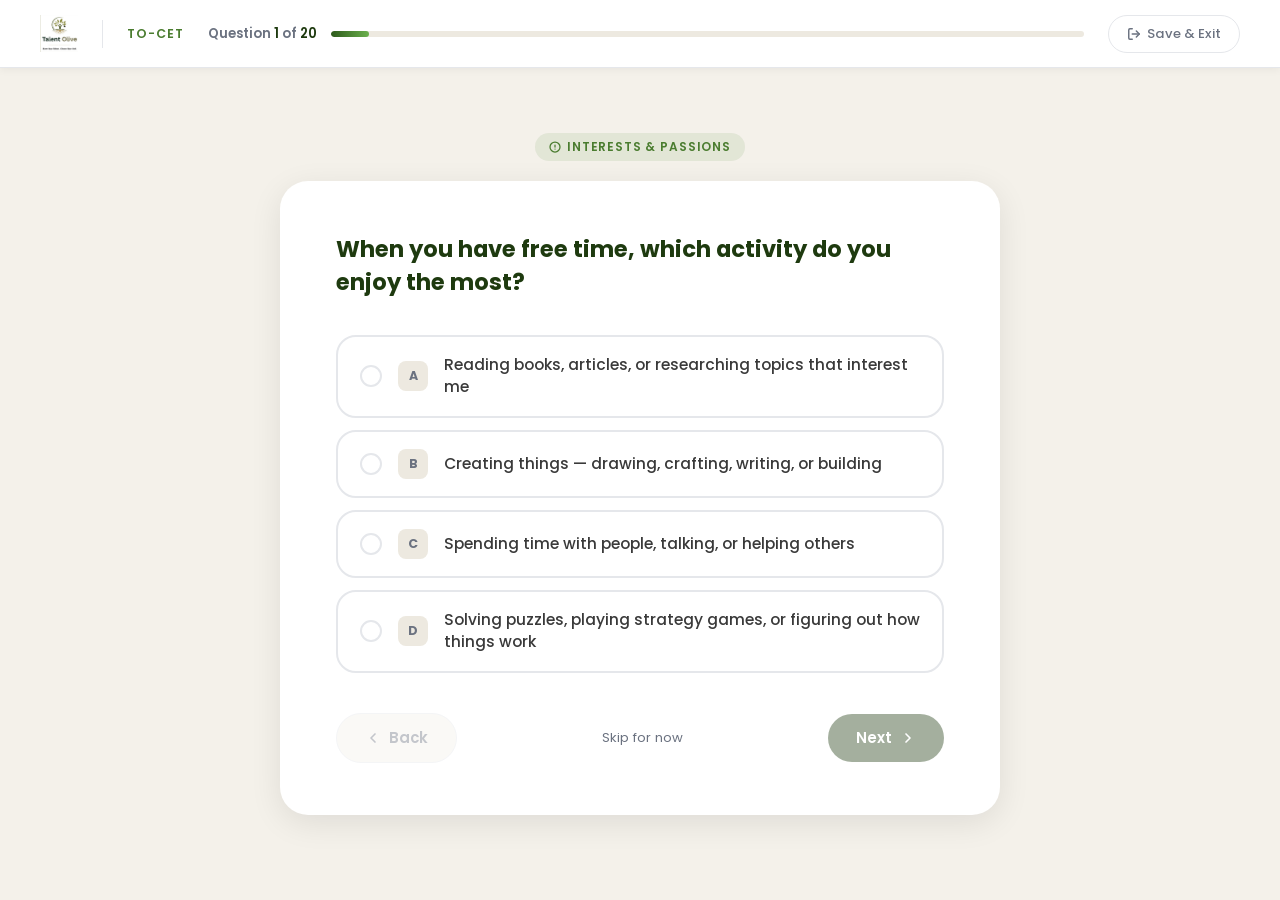
==== assessment.html @ 5e2acdb4 "Initial commit — Talent Olive full website Landing page with animated sections, 5-step auth/onboardi" ====
<!DOCTYPE html>
<html lang="en">
<head>
  <meta charset="UTF-8" />
  <meta name="viewport" content="width=device-width, initial-scale=1.0" />
  <title>TO-CET Assessment — Talent Olive</title>
  <link rel="preconnect" href="https://fonts.googleapis.com" />
  <link rel="preconnect" href="https://fonts.gstatic.com" crossorigin />
  <link href="https://fonts.googleapis.com/css2?family=Poppins:wght@300;400;500;600;700;800&display=swap" rel="stylesheet" />
  <style>
    *, *::before, *::after { box-sizing: border-box; margin: 0; padding: 0; }

    :root {
      --olive-dark: #1e3a0f;
      --olive-mid: #2d5a1b;
      --olive-light: #4a7c2f;
      --olive-pale: #6ab04c;
      --amber: #d4820a;
      --amber-light: #f0a030;
      --cream: #f4f1ea;
      --cream-mid: #ede9e0;
      --white: #ffffff;
      --text-dark: #1a1a1a;
      --text-mid: #3a3a3a;
      --text-muted: #6b7280;
      --border: #e5e7eb;
      --success: #16a34a;
      --shadow-sm: 0 2px 8px rgba(0,0,0,0.05);
      --shadow-md: 0 8px 32px rgba(0,0,0,0.09);
      --radius-sm: 8px;
      --radius-md: 14px;
      --radius-lg: 20px;
      --radius-xl: 28px;
      --radius-full: 9999px;
    }

    body {
      font-family: 'Poppins', sans-serif;
      background: var(--cream);
      color: var(--text-dark);
      min-height: 100vh;
      display: flex;
      flex-direction: column;
    }

    /* ===== HEADER ===== */
    .assessment-header {
      background: var(--white);
      border-bottom: 1px solid var(--border);
      padding: 0 40px;
      height: 68px;
      display: flex;
      align-items: center;
      gap: 24px;
      position: sticky;
      top: 0;
      z-index: 100;
      box-shadow: var(--shadow-sm);
    }

    .header-logo {
      display: flex;
      align-items: center;
      gap: 10px;
      text-decoration: none;
      flex-shrink: 0;
    }

    .header-logo-img {
      height: 38px;
      width: auto;
      object-fit: contain;
    }

    .header-divider {
      width: 1px;
      height: 28px;
      background: var(--border);
      flex-shrink: 0;
    }

    .header-label {
      font-size: 0.78rem;
      font-weight: 600;
      text-transform: uppercase;
      letter-spacing: 0.08em;
      color: var(--olive-light);
      flex-shrink: 0;
    }

    .header-progress-area {
      flex: 1;
      display: flex;
      align-items: center;
      gap: 14px;
    }

    .q-counter {
      font-size: 0.82rem;
      font-weight: 600;
      color: var(--text-muted);
      white-space: nowrap;
      flex-shrink: 0;
    }

    .q-counter span {
      color: var(--olive-dark);
    }

    .header-bar-wrap {
      flex: 1;
      height: 6px;
      background: var(--cream-mid);
      border-radius: var(--radius-full);
      overflow: hidden;
    }

    .header-bar-fill {
      height: 100%;
      background: linear-gradient(90deg, var(--olive-mid), var(--olive-pale));
      border-radius: var(--radius-full);
      transition: width 0.5s cubic-bezier(0.4, 0, 0.2, 1);
      width: 5%;
    }

    .btn-exit {
      flex-shrink: 0;
      display: flex;
      align-items: center;
      gap: 6px;
      padding: 8px 18px;
      border: 1.5px solid var(--border);
      border-radius: var(--radius-full);
      background: var(--white);
      color: var(--text-muted);
      font-family: 'Poppins', sans-serif;
      font-size: 0.82rem;
      font-weight: 500;
      cursor: pointer;
      transition: all 0.2s;
    }

    .btn-exit:hover {
      border-color: var(--olive-light);
      color: var(--olive-dark);
      background: var(--cream);
    }

    /* ===== MAIN CONTENT ===== */
    .assessment-main {
      flex: 1;
      display: flex;
      flex-direction: column;
      align-items: center;
      justify-content: center;
      padding: 40px 24px 60px;
    }

    /* ===== SECTION CHIP ===== */
    .section-chip {
      display: inline-flex;
      align-items: center;
      gap: 6px;
      background: rgba(74, 124, 47, 0.1);
      color: var(--olive-light);
      font-size: 0.75rem;
      font-weight: 600;
      text-transform: uppercase;
      letter-spacing: 0.07em;
      padding: 5px 14px;
      border-radius: var(--radius-full);
      margin-bottom: 20px;
      transition: opacity 0.3s;
    }

    /* ===== QUESTION CARD ===== */
    .question-card {
      background: var(--white);
      border-radius: var(--radius-xl);
      box-shadow: var(--shadow-md);
      width: 100%;
      max-width: 720px;
      padding: 52px 56px;
      animation: cardIn 0.4s cubic-bezier(0.4, 0, 0.2, 1);
    }

    @keyframes cardIn {
      from { opacity: 0; transform: translateY(18px); }
      to   { opacity: 1; transform: translateY(0); }
    }

    .question-text {
      font-size: 1.42rem;
      font-weight: 700;
      line-height: 1.45;
      color: var(--olive-dark);
      margin-bottom: 36px;
    }

    /* ===== OPTIONS ===== */
    .options-grid {
      display: flex;
      flex-direction: column;
      gap: 12px;
      margin-bottom: 40px;
    }

    .option-card {
      display: flex;
      align-items: center;
      gap: 16px;
      padding: 17px 22px;
      border: 2px solid var(--border);
      border-radius: var(--radius-lg);
      background: var(--white);
      cursor: pointer;
      transition: all 0.2s cubic-bezier(0.4, 0, 0.2, 1);
      text-align: left;
      font-family: 'Poppins', sans-serif;
    }

    .option-card:hover {
      border-color: var(--olive-pale);
      background: rgba(74, 124, 47, 0.04);
      transform: translateX(4px);
    }

    .option-card.selected {
      border-color: var(--olive-mid);
      background: rgba(45, 90, 27, 0.06);
    }

    .option-card.selected .option-radio {
      background: var(--olive-mid);
      border-color: var(--olive-mid);
    }

    .option-card.selected .option-radio::after {
      opacity: 1;
    }

    .option-radio {
      width: 22px;
      height: 22px;
      border-radius: 50%;
      border: 2px solid var(--border);
      flex-shrink: 0;
      position: relative;
      transition: all 0.2s;
    }

    .option-radio::after {
      content: '';
      position: absolute;
      inset: 4px;
      border-radius: 50%;
      background: var(--white);
      opacity: 0;
      transition: opacity 0.15s;
    }

    .option-letter {
      width: 30px;
      height: 30px;
      border-radius: var(--radius-sm);
      background: var(--cream-mid);
      display: flex;
      align-items: center;
      justify-content: center;
      font-size: 0.78rem;
      font-weight: 700;
      color: var(--text-muted);
      flex-shrink: 0;
      transition: all 0.2s;
    }

    .option-card.selected .option-letter {
      background: var(--olive-dark);
      color: var(--white);
    }

    .option-label {
      font-size: 0.97rem;
      font-weight: 500;
      color: var(--text-mid);
      line-height: 1.45;
    }

    /* ===== NAV BUTTONS ===== */
    .nav-row {
      display: flex;
      align-items: center;
      justify-content: space-between;
    }

    .btn-nav {
      display: flex;
      align-items: center;
      gap: 8px;
      padding: 13px 28px;
      border-radius: var(--radius-full);
      font-family: 'Poppins', sans-serif;
      font-size: 0.93rem;
      font-weight: 600;
      cursor: pointer;
      transition: all 0.2s;
      border: none;
    }

    .btn-back {
      background: var(--cream);
      color: var(--text-muted);
      border: 1.5px solid var(--border);
    }

    .btn-back:hover:not(:disabled) {
      background: var(--cream-mid);
      color: var(--text-dark);
    }

    .btn-back:disabled {
      opacity: 0.4;
      cursor: not-allowed;
    }

    .btn-next {
      background: var(--olive-dark);
      color: var(--white);
    }

    .btn-next:hover:not(:disabled) {
      background: var(--olive-mid);
      transform: translateY(-1px);
      box-shadow: 0 6px 20px rgba(30, 58, 15, 0.3);
    }

    .btn-next:disabled {
      opacity: 0.4;
      cursor: not-allowed;
    }

    .btn-next.finish {
      background: linear-gradient(135deg, var(--olive-dark), var(--olive-mid));
    }

    .skip-link {
      font-size: 0.82rem;
      color: var(--text-muted);
      text-decoration: none;
      cursor: pointer;
      transition: color 0.2s;
      background: none;
      border: none;
      font-family: 'Poppins', sans-serif;
    }

    .skip-link:hover { color: var(--olive-light); }

    /* ===== COMPLETION SCREEN ===== */
    .completion-screen {
      display: none;
      flex-direction: column;
      align-items: center;
      text-align: center;
      max-width: 540px;
      width: 100%;
      animation: cardIn 0.5s cubic-bezier(0.4, 0, 0.2, 1);
    }

    .completion-screen.visible { display: flex; }

    .completion-icon {
      width: 88px;
      height: 88px;
      background: linear-gradient(135deg, var(--success), #22c55e);
      border-radius: 50%;
      display: flex;
      align-items: center;
      justify-content: center;
      margin-bottom: 28px;
      animation: popIn 0.5s cubic-bezier(0.34, 1.56, 0.64, 1);
    }

    @keyframes popIn {
      from { transform: scale(0); opacity: 0; }
      to   { transform: scale(1); opacity: 1; }
    }

    .completion-title {
      font-size: 2rem;
      font-weight: 800;
      color: var(--olive-dark);
      margin-bottom: 12px;
    }

    .completion-sub {
      font-size: 1rem;
      color: var(--text-muted);
      line-height: 1.6;
      margin-bottom: 36px;
    }

    .completion-card {
      background: var(--white);
      border-radius: var(--radius-xl);
      box-shadow: var(--shadow-md);
      padding: 32px 40px;
      width: 100%;
      margin-bottom: 28px;
    }

    .completion-stats {
      display: grid;
      grid-template-columns: repeat(3, 1fr);
      gap: 1px;
      background: var(--border);
      border-radius: var(--radius-md);
      overflow: hidden;
      margin-bottom: 28px;
    }

    .stat-cell {
      background: var(--white);
      padding: 20px 16px;
      text-align: center;
    }

    .stat-num {
      font-size: 1.6rem;
      font-weight: 800;
      color: var(--olive-dark);
    }

    .stat-label {
      font-size: 0.75rem;
      color: var(--text-muted);
      margin-top: 2px;
    }

    .btn-report {
      width: 100%;
      padding: 16px;
      background: var(--olive-dark);
      color: var(--white);
      border: none;
      border-radius: var(--radius-full);
      font-family: 'Poppins', sans-serif;
      font-size: 1rem;
      font-weight: 700;
      cursor: pointer;
      transition: all 0.2s;
    }

    .btn-report:hover {
      background: var(--olive-mid);
      transform: translateY(-2px);
      box-shadow: 0 8px 24px rgba(30,58,15,0.3);
    }

    /* ===== SAVE & EXIT MODAL ===== */
    .modal-overlay {
      position: fixed;
      inset: 0;
      background: rgba(0,0,0,0.5);
      z-index: 200;
      display: flex;
      align-items: center;
      justify-content: center;
      opacity: 0;
      pointer-events: none;
      transition: opacity 0.25s;
    }

    .modal-overlay.open {
      opacity: 1;
      pointer-events: all;
    }

    .modal-box {
      background: var(--white);
      border-radius: var(--radius-xl);
      padding: 40px;
      max-width: 420px;
      width: 90%;
      text-align: center;
      transform: scale(0.92);
      transition: transform 0.25s cubic-bezier(0.34, 1.56, 0.64, 1);
    }

    .modal-overlay.open .modal-box { transform: scale(1); }

    .modal-icon {
      font-size: 2.8rem;
      margin-bottom: 16px;
    }

    .modal-title {
      font-size: 1.25rem;
      font-weight: 700;
      color: var(--olive-dark);
      margin-bottom: 8px;
    }

    .modal-body {
      font-size: 0.9rem;
      color: var(--text-muted);
      line-height: 1.6;
      margin-bottom: 28px;
    }

    .modal-actions {
      display: flex;
      gap: 12px;
    }

    .btn-modal {
      flex: 1;
      padding: 12px;
      border-radius: var(--radius-full);
      font-family: 'Poppins', sans-serif;
      font-size: 0.9rem;
      font-weight: 600;
      cursor: pointer;
      transition: all 0.2s;
      border: none;
    }

    .btn-modal-cancel {
      background: var(--cream);
      color: var(--text-muted);
      border: 1.5px solid var(--border);
    }

    .btn-modal-cancel:hover { background: var(--cream-mid); }

    .btn-modal-exit {
      background: #dc2626;
      color: var(--white);
    }

    .btn-modal-exit:hover {
      background: #b91c1c;
      transform: translateY(-1px);
    }

    /* ===== RESPONSIVE ===== */
    @media (max-width: 680px) {
      .assessment-header { padding: 0 20px; gap: 12px; }
      .header-label { display: none; }
      .header-divider { display: none; }
      .question-card { padding: 32px 24px; }
      .question-text { font-size: 1.18rem; }
      .completion-stats { grid-template-columns: repeat(3, 1fr); }
      .completion-card { padding: 24px 20px; }
    }
  </style>
</head>
<body>

  <!-- ===== HEADER ===== -->
  <header class="assessment-header">
    <a href="index.html" class="header-logo">
      <img src="img-logo.jpeg" alt="Talent Olive" class="header-logo-img" />
    </a>
    <div class="header-divider"></div>
    <span class="header-label">TO-CET</span>

    <div class="header-progress-area">
      <span class="q-counter">Question <span id="q-current">1</span> of <span id="q-total">20</span></span>
      <div class="header-bar-wrap">
        <div class="header-bar-fill" id="progress-bar"></div>
      </div>
    </div>

    <button class="btn-exit" onclick="openExitModal()">
      <svg width="14" height="14" viewBox="0 0 24 24" fill="none" stroke="currentColor" stroke-width="2.5" stroke-linecap="round" stroke-linejoin="round">
        <path d="M9 21H5a2 2 0 0 1-2-2V5a2 2 0 0 1 2-2h4"/><polyline points="16 17 21 12 16 7"/><line x1="21" y1="12" x2="9" y2="12"/>
      </svg>
      Save & Exit
    </button>
  </header>

  <!-- ===== MAIN ===== -->
  <main class="assessment-main">

    <!-- Active question view -->
    <div id="question-view" style="width:100%;display:flex;flex-direction:column;align-items:center;">
      <div class="section-chip" id="section-chip">
        <svg width="12" height="12" viewBox="0 0 24 24" fill="none" stroke="currentColor" stroke-width="2.5" stroke-linecap="round" stroke-linejoin="round"><circle cx="12" cy="12" r="10"/><line x1="12" y1="8" x2="12" y2="12"/><line x1="12" y1="16" x2="12.01" y2="16"/></svg>
        <span id="section-name">Interests & Passions</span>
      </div>

      <div class="question-card">
        <p class="question-text" id="question-text">Loading...</p>

        <div class="options-grid" id="options-grid"></div>

        <div class="nav-row">
          <button class="btn-nav btn-back" id="btn-back" onclick="goBack()" disabled>
            <svg width="16" height="16" viewBox="0 0 24 24" fill="none" stroke="currentColor" stroke-width="2.5" stroke-linecap="round" stroke-linejoin="round"><polyline points="15 18 9 12 15 6"/></svg>
            Back
          </button>

          <button class="skip-link" onclick="skipQuestion()">Skip for now</button>

          <button class="btn-nav btn-next" id="btn-next" onclick="goNext()" disabled>
            Next
            <svg width="16" height="16" viewBox="0 0 24 24" fill="none" stroke="currentColor" stroke-width="2.5" stroke-linecap="round" stroke-linejoin="round"><polyline points="9 18 15 12 9 6"/></svg>
          </button>
        </div>
      </div>
    </div>

    <!-- Completion screen -->
    <div class="completion-screen" id="completion-screen">
      <div class="completion-icon">
        <svg width="44" height="44" viewBox="0 0 24 24" fill="none" stroke="white" stroke-width="2.5" stroke-linecap="round" stroke-linejoin="round"><polyline points="20 6 9 17 4 12"/></svg>
      </div>
      <h1 class="completion-title">Assessment Complete!</h1>
      <p class="completion-sub">You've answered all 20 questions. Your personalised career report is being generated — it will be ready in a few minutes.</p>

      <div class="completion-card">
        <div class="completion-stats">
          <div class="stat-cell">
            <div class="stat-num">20</div>
            <div class="stat-label">Questions Answered</div>
          </div>
          <div class="stat-cell">
            <div class="stat-num" id="stat-time">—</div>
            <div class="stat-label">Minutes Taken</div>
          </div>
          <div class="stat-cell">
            <div class="stat-num">5</div>
            <div class="stat-label">Dimensions Mapped</div>
          </div>
        </div>
        <button class="btn-report" onclick="viewReport()">
          View My Career Report &nbsp;→
        </button>
      </div>

      <p style="font-size:0.8rem;color:var(--text-muted);">Your answers have been securely saved. You can close this tab.</p>
    </div>

  </main>

  <!-- ===== SAVE & EXIT MODAL ===== -->
  <div class="modal-overlay" id="exit-modal">
    <div class="modal-box">
      <div class="modal-icon">💾</div>
      <h3 class="modal-title">Save your progress?</h3>
      <p class="modal-body">Your answers so far will be saved. You can resume from where you left off when you come back.</p>
      <div class="modal-actions">
        <button class="btn-modal btn-modal-cancel" onclick="closeExitModal()">Keep Going</button>
        <button class="btn-modal btn-modal-exit" onclick="saveAndExit()">Save & Exit</button>
      </div>
    </div>
  </div>

  <script>
    // ===== QUESTION BANK =====
    const QUESTIONS = [
      // Section 1 — Interests & Passions
      {
        section: 'Interests & Passions',
        text: 'When you have free time, which activity do you enjoy the most?',
        options: [
          'Reading books, articles, or researching topics that interest me',
          'Creating things — drawing, crafting, writing, or building',
          'Spending time with people, talking, or helping others',
          'Solving puzzles, playing strategy games, or figuring out how things work',
        ]
      },
      {
        section: 'Interests & Passions',
        text: 'If you could spend a full day doing anything without any restrictions, you would:',
        options: [
          'Visit a science museum, planetarium, or technology expo',
          'Attend a music concert, art exhibition, or theatre performance',
          'Volunteer for a social cause or community project',
          'Participate in a debate, quiz competition, or coding hackathon',
        ]
      },
      {
        section: 'Interests & Passions',
        text: 'Which school subject makes you feel most alive and engaged?',
        options: [
          'Science — Biology, Chemistry, or Physics',
          'Humanities — History, Languages, or Social Studies',
          'Arts — Music, Visual Art, or Drama',
          'Mathematics or Computer Science',
        ]
      },
      {
        section: 'Interests & Passions',
        text: 'When you watch a movie or read a story, what interests you most?',
        options: [
          'The plot twists and how the mystery unfolds',
          'The emotions and relationships between characters',
          'The visual effects, costumes, and artistic details',
          'The science, technology, or world-building behind the story',
        ]
      },
      // Section 2 — Strengths & Skills
      {
        section: 'Strengths & Skills',
        text: 'Friends and classmates often come to you when they need:',
        options: [
          'Help understanding a difficult concept or explaining something clearly',
          'Someone to listen, support, or give emotional advice',
          'Creative ideas for a project, event, or activity',
          'A solution to a technical or logical problem',
        ]
      },
      {
        section: 'Strengths & Skills',
        text: 'In a group project, which role do you naturally take on?',
        options: [
          'The researcher — gathering information and facts',
          'The leader — organising the team and making sure everyone is on track',
          'The creator — designing the visuals, writing the content, or building the prototype',
          'The analyst — reviewing the work, spotting errors, and improving quality',
        ]
      },
      {
        section: 'Strengths & Skills',
        text: 'Which type of task do you complete most confidently?',
        options: [
          'Writing an essay or report about a topic',
          'Presenting or performing in front of an audience',
          'Solving a set of maths or logic problems',
          'Designing a poster, video, or creative project',
        ]
      },
      {
        section: 'Strengths & Skills',
        text: 'When you make a mistake, your first instinct is to:',
        options: [
          'Analyse what went wrong and find the root cause',
          'Ask someone more experienced for guidance',
          'Try a completely different approach right away',
          'Review and improve the process to prevent it happening again',
        ]
      },
      // Section 3 — Learning Style
      {
        section: 'Learning Style',
        text: 'You understand and remember things best when:',
        options: [
          'You read about it carefully and take detailed notes',
          'Someone explains it to you in a conversation or lecture',
          'You watch a video, diagram, or visual demonstration',
          'You try it yourself with hands-on practice or experiments',
        ]
      },
      {
        section: 'Learning Style',
        text: 'When learning something new, you prefer assignments that:',
        options: [
          'Have clear, step-by-step instructions to follow',
          'Allow creative freedom to express your own ideas',
          'Involve real-world problems to solve',
          'Require deep research and independent exploration',
        ]
      },
      {
        section: 'Learning Style',
        text: 'How do you prefer to work on challenging tasks?',
        options: [
          'Alone, so I can think deeply without distractions',
          'With a partner — two heads are better than one',
          'In a small group where everyone contributes ideas',
          'With guidance from a mentor or teacher nearby',
        ]
      },
      {
        section: 'Learning Style',
        text: 'If you could design your ideal classroom, it would have:',
        options: [
          'Lots of books, articles, and access to research databases',
          'Labs, tools, and equipment for hands-on experiments',
          'Open spaces for discussion, debate, and presentations',
          'Technology, screens, and digital creative tools',
        ]
      },
      // Section 4 — Work & Career Values
      {
        section: 'Work & Career Values',
        text: 'Which is most important to you in a future career?',
        options: [
          'Making a meaningful difference in people\'s lives',
          'Earning a high income and financial security',
          'Doing creative and original work every day',
          'Constantly learning new things and growing intellectually',
        ]
      },
      {
        section: 'Work & Career Values',
        text: 'Imagine your future work environment. You would thrive best:',
        options: [
          'In an office or research setting, focused on analysis and strategy',
          'Outdoors or in the field, actively doing and experiencing things',
          'In a studio or lab, creating or experimenting',
          'In schools, hospitals, or community spaces, working directly with people',
        ]
      },
      {
        section: 'Work & Career Values',
        text: 'Which career goal resonates with you most?',
        options: [
          'Invent or build something that changes how the world works',
          'Lead an organisation or start my own business',
          'Help, heal, or educate other people',
          'Create art, stories, or performances that move people',
        ]
      },
      {
        section: 'Work & Career Values',
        text: 'How do you feel about routine and structure in your daily work?',
        options: [
          'I love routine — predictability helps me perform at my best',
          'I prefer a mix — some structure but room for flexibility',
          'I prefer variety — no two days should look the same',
          'I need complete freedom to organise my own time and tasks',
        ]
      },
      // Section 5 — Career Inclinations
      {
        section: 'Career Inclinations',
        text: 'Which field sounds most exciting to explore as a career?',
        options: [
          'Science, Technology, Engineering, or Mathematics (STEM)',
          'Medicine, Health, or Life Sciences',
          'Business, Finance, Law, or Entrepreneurship',
          'Arts, Media, Design, or Communication',
        ]
      },
      {
        section: 'Career Inclinations',
        text: 'You read an inspiring news story about someone your age. They are:',
        options: [
          'Developing an AI app that helps farmers predict crop yields',
          'Founding a non-profit that provides free education in rural areas',
          'Winning a national debate championship and planning to study law',
          'Releasing their first music album and performing at a major event',
        ]
      },
      {
        section: 'Career Inclinations',
        text: 'When you imagine yourself at age 30, you see yourself:',
        options: [
          'In a lab, hospital, or research centre making scientific breakthroughs',
          'Running my own company or leading a team at a major organisation',
          'Teaching, counselling, or working in public service',
          'Travelling the world as a journalist, artist, or explorer',
        ]
      },
      {
        section: 'Career Inclinations',
        text: 'The legacy you most want to leave behind is:',
        options: [
          'A discovery or invention that advanced human knowledge',
          'A business or institution that created opportunities for thousands',
          'A community or movement that made the world fairer and kinder',
          'A body of art, writing, or culture that people cherish for generations',
        ]
      },
    ];

    const TOTAL = QUESTIONS.length;
    let currentIndex = 0;
    let answers = new Array(TOTAL).fill(null);
    let startTime = Date.now();

    // ===== RENDER =====
    function render() {
      if (currentIndex >= TOTAL) {
        showCompletion();
        return;
      }

      const q = QUESTIONS[currentIndex];
      document.getElementById('q-current').textContent = currentIndex + 1;
      document.getElementById('q-total').textContent = TOTAL;
      document.getElementById('section-name').textContent = q.section;
      document.getElementById('question-text').textContent = q.text;

      const progress = ((currentIndex) / TOTAL) * 100;
      document.getElementById('progress-bar').style.width = Math.max(5, progress) + '%';

      const grid = document.getElementById('options-grid');
      grid.innerHTML = '';

      const letters = ['A', 'B', 'C', 'D'];
      q.options.forEach((opt, i) => {
        const card = document.createElement('button');
        card.className = 'option-card' + (answers[currentIndex] === i ? ' selected' : '');
        card.innerHTML = `
          <div class="option-radio"></div>
          <div class="option-letter">${letters[i]}</div>
          <span class="option-label">${opt}</span>
        `;
        card.addEventListener('click', () => selectOption(i));
        grid.appendChild(card);
      });

      document.getElementById('btn-back').disabled = currentIndex === 0;
      document.getElementById('btn-next').disabled = answers[currentIndex] === null;

      const isLast = currentIndex === TOTAL - 1;
      const nextBtn = document.getElementById('btn-next');
      nextBtn.innerHTML = isLast
        ? `Finish &nbsp;<svg width="16" height="16" viewBox="0 0 24 24" fill="none" stroke="currentColor" stroke-width="2.5" stroke-linecap="round" stroke-linejoin="round"><polyline points="20 6 9 17 4 12"/></svg>`
        : `Next <svg width="16" height="16" viewBox="0 0 24 24" fill="none" stroke="currentColor" stroke-width="2.5" stroke-linecap="round" stroke-linejoin="round"><polyline points="9 18 15 12 9 6"/></svg>`;
      nextBtn.className = 'btn-nav btn-next' + (isLast ? ' finish' : '');
    }

    function selectOption(index) {
      answers[currentIndex] = index;
      document.querySelectorAll('.option-card').forEach((card, i) => {
        card.classList.toggle('selected', i === index);
      });
      document.getElementById('btn-next').disabled = false;
    }

    function goBack() {
      if (currentIndex > 0) {
        currentIndex--;
        animateCard(() => render());
      }
    }

    function goNext() {
      if (answers[currentIndex] === null) return;
      if (currentIndex < TOTAL - 1) {
        currentIndex++;
        animateCard(() => render());
      } else {
        showCompletion();
      }
    }

    function skipQuestion() {
      if (currentIndex < TOTAL - 1) {
        currentIndex++;
        animateCard(() => render());
      }
    }

    function animateCard(callback) {
      const card = document.querySelector('.question-card');
      if (!card) { callback(); return; }
      card.style.transition = 'opacity 0.18s, transform 0.18s';
      card.style.opacity = '0';
      card.style.transform = 'translateY(-10px)';
      setTimeout(() => {
        callback();
        card.style.opacity = '';
        card.style.transform = '';
        card.style.transition = '';
        // Re-trigger animation
        card.classList.remove('animated');
        void card.offsetWidth;
        card.style.animation = 'cardIn 0.35s cubic-bezier(0.4, 0, 0.2, 1)';
      }, 180);
    }

    // ===== COMPLETION =====
    function showCompletion() {
      document.getElementById('question-view').style.display = 'none';
      document.getElementById('progress-bar').style.width = '100%';
      document.getElementById('q-current').textContent = TOTAL;

      const elapsed = Math.round((Date.now() - startTime) / 60000);
      document.getElementById('stat-time').textContent = elapsed || '< 1';

      document.getElementById('completion-screen').classList.add('visible');

      // Hide the exit button
      document.querySelector('.btn-exit').style.display = 'none';
    }

    function viewReport() {
      // Placeholder — in production this navigates to the generated report
      alert('Your personalised career report is being prepared. You will receive it at your registered email address within a few minutes.');
    }

    // ===== EXIT MODAL =====
    function openExitModal() {
      document.getElementById('exit-modal').classList.add('open');
    }

    function closeExitModal() {
      document.getElementById('exit-modal').classList.remove('open');
    }

    function saveAndExit() {
      // Save progress to sessionStorage
      sessionStorage.setItem('assessmentProgress', JSON.stringify({ currentIndex, answers }));
      window.location.href = 'step5-assessment.html';
    }

    // Close modal on overlay click
    document.getElementById('exit-modal').addEventListener('click', function(e) {
      if (e.target === this) closeExitModal();
    });

    // ===== KEYBOARD NAV =====
    document.addEventListener('keydown', function(e) {
      if (document.getElementById('exit-modal').classList.contains('open')) return;
      if (e.key === 'ArrowRight' || e.key === 'Enter') {
        if (!document.getElementById('btn-next').disabled) goNext();
      }
      if (e.key === 'ArrowLeft') {
        if (!document.getElementById('btn-back').disabled) goBack();
      }
      const keyMap = { '1': 0, '2': 1, '3': 2, '4': 3 };
      if (keyMap[e.key] !== undefined && currentIndex < TOTAL) {
        selectOption(keyMap[e.key]);
      }
    });

    // ===== INIT =====
    render();
  </script>
</body>
</html>
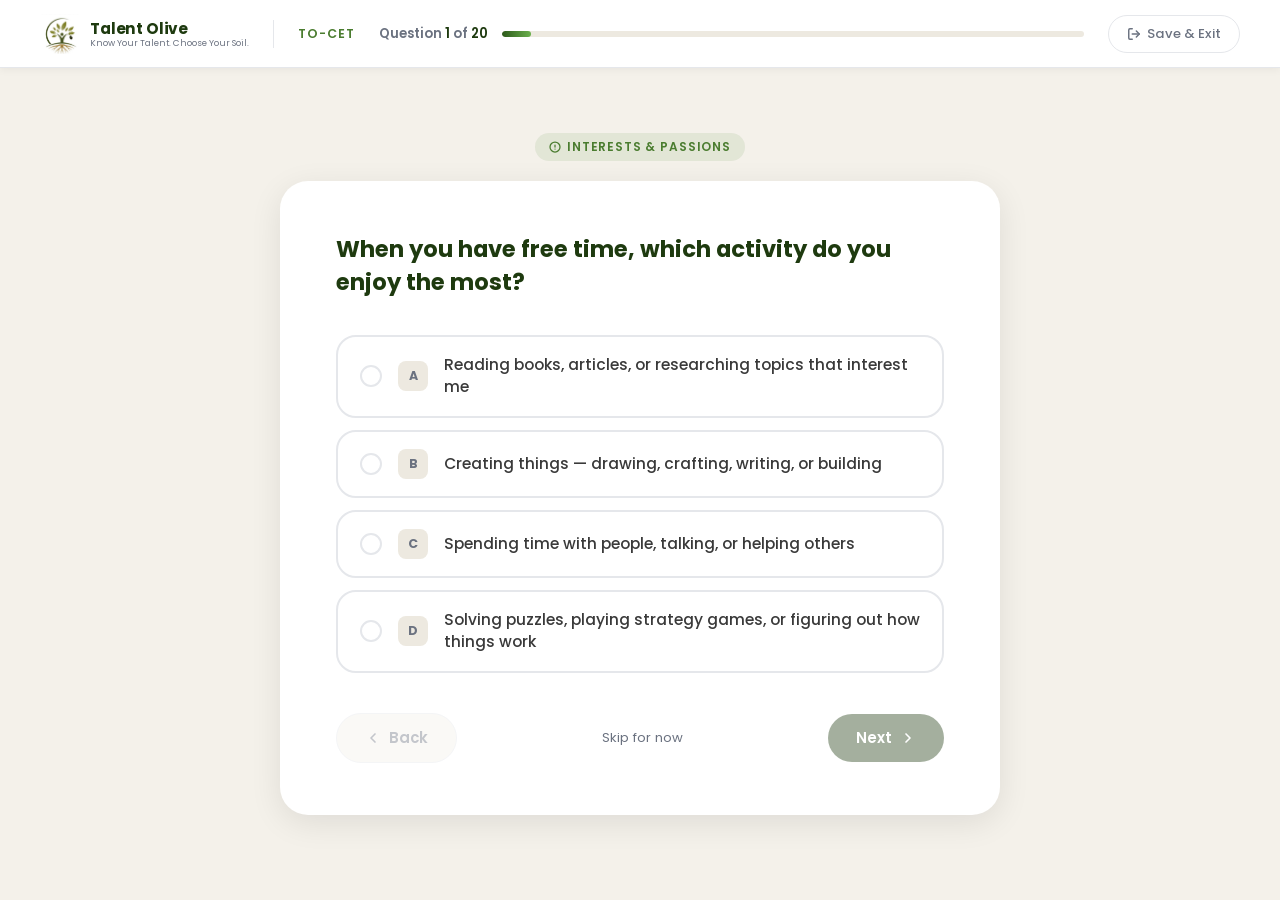
==== commit 443a446d: "Replace logo everywhere with horizontal icon+text layout Crops the square logo JPEG via CSS backgrou" ====
--- a/assessment.html
+++ b/assessment.html
@@ -65,12 +65,17 @@
       text-decoration: none;
       flex-shrink: 0;
     }
-
-    .header-logo-img {
-      height: 38px;
-      width: auto;
-      object-fit: contain;
-    }
+    .header-logo-icon {
+      width: 40px;
+      height: 40px;
+      background: url('img-logo.jpeg') no-repeat top center;
+      background-size: 76px auto;
+      border-radius: 4px;
+      flex-shrink: 0;
+    }
+    .header-logo-text { display: flex; flex-direction: column; line-height: 1.25; }
+    .header-logo-name { font-size: 0.95rem; font-weight: 700; color: var(--olive-dark); letter-spacing: -0.01em; }
+    .header-logo-tagline { font-size: 0.55rem; color: var(--text-muted); font-weight: 400; }
 
     .header-divider {
       width: 1px;
@@ -560,7 +565,11 @@
   <!-- ===== HEADER ===== -->
   <header class="assessment-header">
     <a href="index.html" class="header-logo">
-      <img src="img-logo.jpeg" alt="Talent Olive" class="header-logo-img" />
+      <div class="header-logo-icon"></div>
+      <div class="header-logo-text">
+        <span class="header-logo-name">Talent Olive</span>
+        <span class="header-logo-tagline">Know Your Talent. Choose Your Soil.</span>
+      </div>
     </a>
     <div class="header-divider"></div>
     <span class="header-label">TO-CET</span>
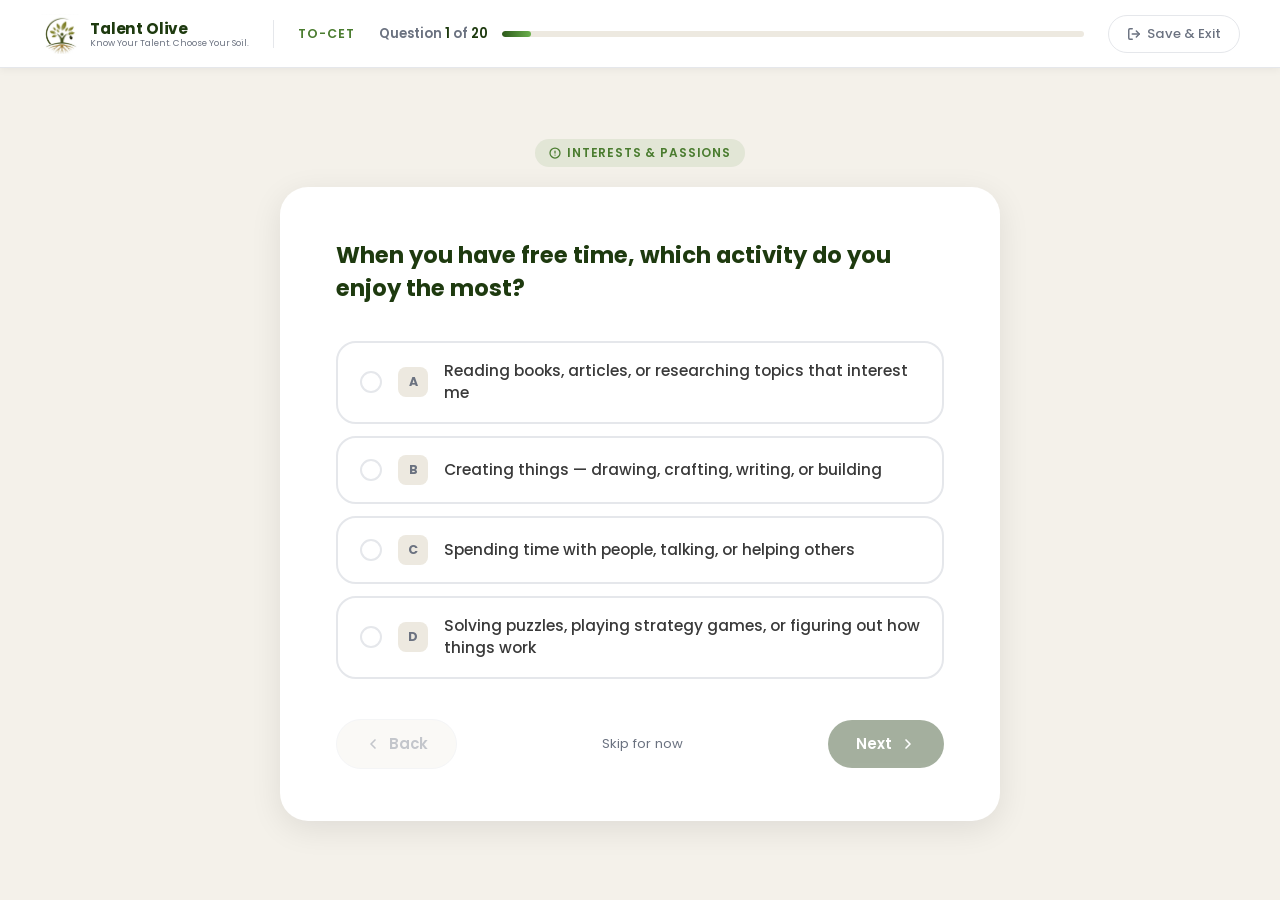
==== commit ef7db9c8: "Make every page fit in viewport — no page scrolling required Landing page: CSS scroll-snap mandatory" ====
--- a/assessment.html
+++ b/assessment.html
@@ -38,7 +38,8 @@
       font-family: 'Poppins', sans-serif;
       background: var(--cream);
       color: var(--text-dark);
-      min-height: 100vh;
+      height: 100vh;
+      overflow: hidden;
       display: flex;
       flex-direction: column;
     }
@@ -158,7 +159,8 @@
       flex-direction: column;
       align-items: center;
       justify-content: center;
-      padding: 40px 24px 60px;
+      overflow-y: auto;
+      padding: 24px 24px 32px;
     }
 
     /* ===== SECTION CHIP ===== */
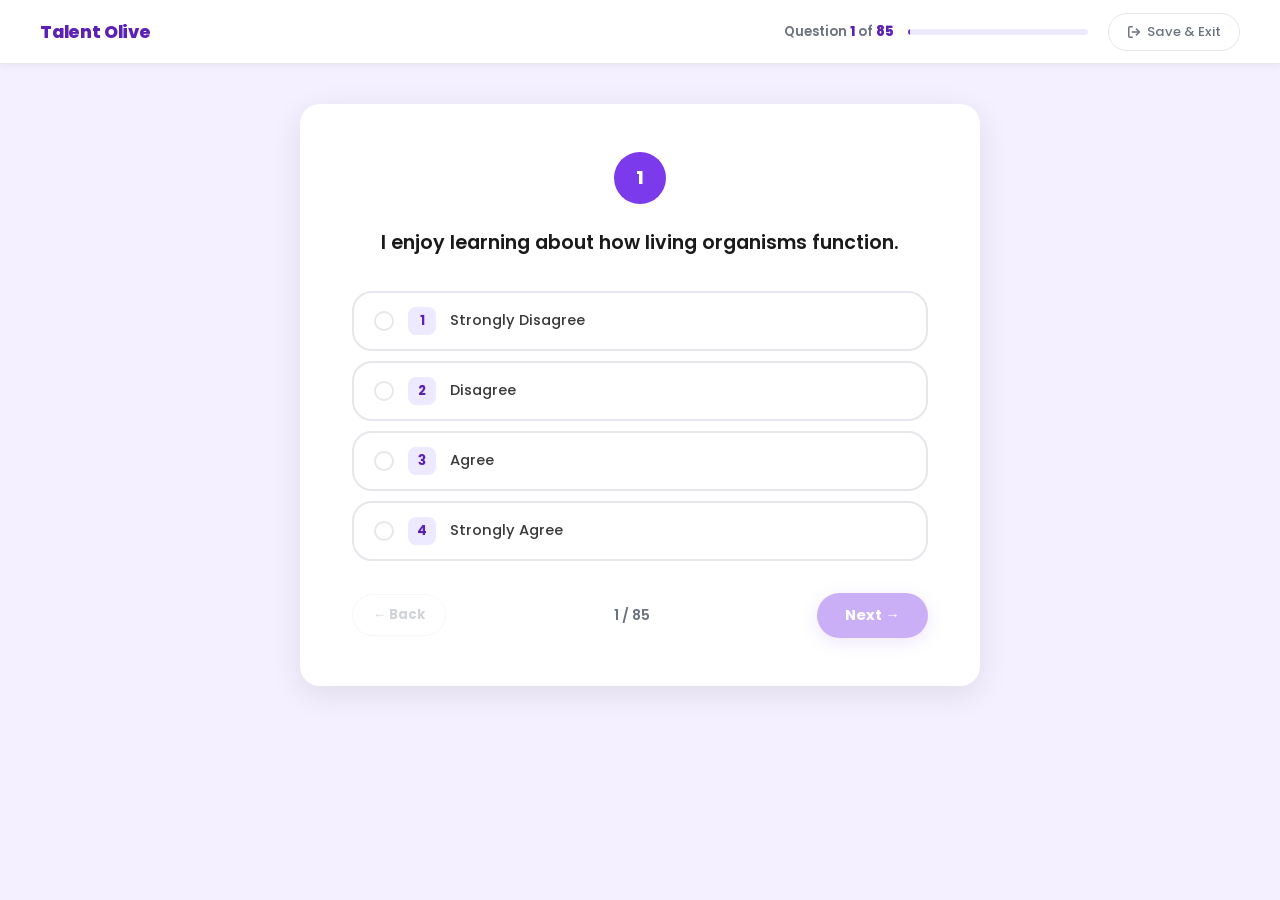
==== commit d706f481: "Redesign to match PDF reference — purple theme on flow pages, Likert assessment, test rules page, re" ====
--- a/assessment.html
+++ b/assessment.html
@@ -11,14 +11,10 @@
     *, *::before, *::after { box-sizing: border-box; margin: 0; padding: 0; }
 
     :root {
-      --olive-dark: #1e3a0f;
-      --olive-mid: #2d5a1b;
-      --olive-light: #4a7c2f;
-      --olive-pale: #6ab04c;
-      --amber: #d4820a;
-      --amber-light: #f0a030;
-      --cream: #f4f1ea;
-      --cream-mid: #ede9e0;
+      --primary: #7C3AED;
+      --primary-dark: #5B21B6;
+      --primary-pale: #EDE9FE;
+      --primary-bg: #F4F0FF;
       --white: #ffffff;
       --text-dark: #1a1a1a;
       --text-mid: #3a3a3a;
@@ -30,16 +26,14 @@
       --radius-sm: 8px;
       --radius-md: 14px;
       --radius-lg: 20px;
-      --radius-xl: 28px;
       --radius-full: 9999px;
     }
 
     body {
       font-family: 'Poppins', sans-serif;
-      background: var(--cream);
+      background: var(--primary-bg);
       color: var(--text-dark);
-      height: 100vh;
-      overflow: hidden;
+      min-height: 100vh;
       display: flex;
       flex-direction: column;
     }
@@ -49,53 +43,27 @@
       background: var(--white);
       border-bottom: 1px solid var(--border);
       padding: 0 40px;
-      height: 68px;
-      display: flex;
-      align-items: center;
-      gap: 24px;
+      height: 64px;
+      display: flex;
+      align-items: center;
+      gap: 20px;
       position: sticky;
       top: 0;
       z-index: 100;
       box-shadow: var(--shadow-sm);
     }
 
-    .header-logo {
-      display: flex;
-      align-items: center;
-      gap: 10px;
+    .header-logo-name {
+      font-size: 1.1rem;
+      font-weight: 800;
+      color: var(--primary-dark);
+      letter-spacing: -0.01em;
       text-decoration: none;
-      flex-shrink: 0;
-    }
-    .header-logo-icon {
-      width: 40px;
-      height: 40px;
-      background: url('img-logo.jpeg') no-repeat top center;
-      background-size: 76px auto;
-      border-radius: 4px;
-      flex-shrink: 0;
-    }
-    .header-logo-text { display: flex; flex-direction: column; line-height: 1.25; }
-    .header-logo-name { font-size: 0.95rem; font-weight: 700; color: var(--olive-dark); letter-spacing: -0.01em; }
-    .header-logo-tagline { font-size: 0.55rem; color: var(--text-muted); font-weight: 400; }
-
-    .header-divider {
-      width: 1px;
-      height: 28px;
-      background: var(--border);
-      flex-shrink: 0;
-    }
-
-    .header-label {
-      font-size: 0.78rem;
-      font-weight: 600;
-      text-transform: uppercase;
-      letter-spacing: 0.08em;
-      color: var(--olive-light);
-      flex-shrink: 0;
-    }
+    }
+
+    .header-spacer { flex: 1; }
 
     .header-progress-area {
-      flex: 1;
       display: flex;
       align-items: center;
       gap: 14px;
@@ -109,24 +77,22 @@
       flex-shrink: 0;
     }
 
-    .q-counter span {
-      color: var(--olive-dark);
-    }
+    .q-counter span { color: var(--primary-dark); font-weight: 800; }
 
     .header-bar-wrap {
-      flex: 1;
+      width: 180px;
       height: 6px;
-      background: var(--cream-mid);
+      background: var(--primary-pale);
       border-radius: var(--radius-full);
       overflow: hidden;
     }
 
     .header-bar-fill {
       height: 100%;
-      background: linear-gradient(90deg, var(--olive-mid), var(--olive-pale));
+      background: linear-gradient(90deg, var(--primary), var(--primary-dark));
       border-radius: var(--radius-full);
       transition: width 0.5s cubic-bezier(0.4, 0, 0.2, 1);
-      width: 5%;
+      width: 1.2%;
     }
 
     .btn-exit {
@@ -147,48 +113,29 @@
     }
 
     .btn-exit:hover {
-      border-color: var(--olive-light);
-      color: var(--olive-dark);
-      background: var(--cream);
-    }
-
-    /* ===== MAIN CONTENT ===== */
+      border-color: var(--primary);
+      color: var(--primary-dark);
+    }
+
+    /* ===== MAIN ===== */
     .assessment-main {
       flex: 1;
       display: flex;
       flex-direction: column;
       align-items: center;
-      justify-content: center;
-      overflow-y: auto;
-      padding: 24px 24px 32px;
-    }
-
-    /* ===== SECTION CHIP ===== */
-    .section-chip {
-      display: inline-flex;
-      align-items: center;
-      gap: 6px;
-      background: rgba(74, 124, 47, 0.1);
-      color: var(--olive-light);
-      font-size: 0.75rem;
-      font-weight: 600;
-      text-transform: uppercase;
-      letter-spacing: 0.07em;
-      padding: 5px 14px;
-      border-radius: var(--radius-full);
-      margin-bottom: 20px;
-      transition: opacity 0.3s;
+      padding: 40px 24px 48px;
     }
 
     /* ===== QUESTION CARD ===== */
     .question-card {
       background: var(--white);
-      border-radius: var(--radius-xl);
+      border-radius: 20px;
       box-shadow: var(--shadow-md);
       width: 100%;
-      max-width: 720px;
-      padding: 52px 56px;
+      max-width: 680px;
+      padding: 48px 52px;
       animation: cardIn 0.4s cubic-bezier(0.4, 0, 0.2, 1);
+      position: relative;
     }
 
     @keyframes cardIn {
@@ -196,59 +143,68 @@
       to   { opacity: 1; transform: translateY(0); }
     }
 
+    /* Purple circle with question number */
+    .q-number-circle {
+      width: 52px;
+      height: 52px;
+      background: var(--primary);
+      border-radius: 50%;
+      display: flex;
+      align-items: center;
+      justify-content: center;
+      font-size: 1.1rem;
+      font-weight: 800;
+      color: white;
+      margin: 0 auto 24px;
+    }
+
     .question-text {
-      font-size: 1.42rem;
-      font-weight: 700;
-      line-height: 1.45;
-      color: var(--olive-dark);
-      margin-bottom: 36px;
-    }
-
-    /* ===== OPTIONS ===== */
+      font-size: 1.2rem;
+      font-weight: 600;
+      line-height: 1.6;
+      color: var(--text-dark);
+      text-align: center;
+      margin-bottom: 32px;
+      max-width: 520px;
+      margin-left: auto;
+      margin-right: auto;
+    }
+
+    /* ===== LIKERT OPTIONS ===== */
     .options-grid {
       display: flex;
       flex-direction: column;
-      gap: 12px;
-      margin-bottom: 40px;
+      gap: 10px;
+      margin-bottom: 32px;
     }
 
     .option-card {
       display: flex;
       align-items: center;
-      gap: 16px;
-      padding: 17px 22px;
+      gap: 14px;
+      padding: 14px 20px;
       border: 2px solid var(--border);
       border-radius: var(--radius-lg);
       background: var(--white);
       cursor: pointer;
       transition: all 0.2s cubic-bezier(0.4, 0, 0.2, 1);
+      font-family: 'Poppins', sans-serif;
       text-align: left;
-      font-family: 'Poppins', sans-serif;
     }
 
     .option-card:hover {
-      border-color: var(--olive-pale);
-      background: rgba(74, 124, 47, 0.04);
-      transform: translateX(4px);
+      border-color: var(--primary);
+      background: var(--primary-pale);
     }
 
     .option-card.selected {
-      border-color: var(--olive-mid);
-      background: rgba(45, 90, 27, 0.06);
-    }
-
-    .option-card.selected .option-radio {
-      background: var(--olive-mid);
-      border-color: var(--olive-mid);
-    }
-
-    .option-card.selected .option-radio::after {
-      opacity: 1;
+      border-color: var(--primary);
+      background: var(--primary-pale);
     }
 
     .option-radio {
-      width: 22px;
-      height: 22px;
+      width: 20px;
+      height: 20px;
       border-radius: 50%;
       border: 2px solid var(--border);
       flex-shrink: 0;
@@ -256,112 +212,105 @@
       transition: all 0.2s;
     }
 
-    .option-radio::after {
+    .option-card.selected .option-radio {
+      background: var(--primary);
+      border-color: var(--primary);
+    }
+
+    .option-card.selected .option-radio::after {
       content: '';
       position: absolute;
       inset: 4px;
       border-radius: 50%;
-      background: var(--white);
-      opacity: 0;
-      transition: opacity 0.15s;
-    }
-
-    .option-letter {
-      width: 30px;
-      height: 30px;
+      background: white;
+    }
+
+    .option-num-badge {
+      width: 28px;
+      height: 28px;
       border-radius: var(--radius-sm);
-      background: var(--cream-mid);
+      background: var(--primary-pale);
       display: flex;
       align-items: center;
       justify-content: center;
-      font-size: 0.78rem;
+      font-size: 0.82rem;
       font-weight: 700;
-      color: var(--text-muted);
+      color: var(--primary-dark);
       flex-shrink: 0;
       transition: all 0.2s;
     }
 
-    .option-card.selected .option-letter {
-      background: var(--olive-dark);
-      color: var(--white);
+    .option-card.selected .option-num-badge {
+      background: var(--primary-dark);
+      color: white;
     }
 
     .option-label {
-      font-size: 0.97rem;
+      font-size: 0.92rem;
       font-weight: 500;
       color: var(--text-mid);
-      line-height: 1.45;
-    }
-
-    /* ===== NAV BUTTONS ===== */
+      line-height: 1.4;
+    }
+
+    /* ===== NAV ROW ===== */
     .nav-row {
       display: flex;
       align-items: center;
       justify-content: space-between;
     }
 
+    .q-progress-text {
+      font-size: 0.88rem;
+      font-weight: 600;
+      color: var(--text-muted);
+    }
+
     .btn-nav {
       display: flex;
       align-items: center;
       gap: 8px;
-      padding: 13px 28px;
+      padding: 12px 28px;
       border-radius: var(--radius-full);
       font-family: 'Poppins', sans-serif;
-      font-size: 0.93rem;
-      font-weight: 600;
+      font-size: 0.92rem;
+      font-weight: 700;
       cursor: pointer;
       transition: all 0.2s;
       border: none;
     }
 
     .btn-back {
-      background: var(--cream);
+      background: var(--white);
       color: var(--text-muted);
       border: 1.5px solid var(--border);
+      font-size: 0.82rem;
+      padding: 10px 20px;
     }
 
     .btn-back:hover:not(:disabled) {
-      background: var(--cream-mid);
-      color: var(--text-dark);
-    }
-
-    .btn-back:disabled {
-      opacity: 0.4;
-      cursor: not-allowed;
-    }
+      border-color: var(--primary);
+      color: var(--primary-dark);
+    }
+
+    .btn-back:disabled { opacity: 0.3; cursor: not-allowed; }
 
     .btn-next {
-      background: var(--olive-dark);
-      color: var(--white);
+      background: var(--primary);
+      color: white;
+      box-shadow: 0 4px 16px rgba(124,58,237,0.3);
     }
 
     .btn-next:hover:not(:disabled) {
-      background: var(--olive-mid);
+      background: var(--primary-dark);
       transform: translateY(-1px);
-      box-shadow: 0 6px 20px rgba(30, 58, 15, 0.3);
-    }
-
-    .btn-next:disabled {
-      opacity: 0.4;
-      cursor: not-allowed;
-    }
+      box-shadow: 0 6px 22px rgba(91,33,182,0.35);
+    }
+
+    .btn-next:disabled { opacity: 0.4; cursor: not-allowed; }
 
     .btn-next.finish {
-      background: linear-gradient(135deg, var(--olive-dark), var(--olive-mid));
-    }
-
-    .skip-link {
-      font-size: 0.82rem;
-      color: var(--text-muted);
-      text-decoration: none;
-      cursor: pointer;
-      transition: color 0.2s;
-      background: none;
-      border: none;
-      font-family: 'Poppins', sans-serif;
-    }
-
-    .skip-link:hover { color: var(--olive-light); }
+      background: linear-gradient(135deg, var(--primary), var(--primary-dark));
+    }
 
     /* ===== COMPLETION SCREEN ===== */
     .completion-screen {
@@ -369,7 +318,7 @@
       flex-direction: column;
       align-items: center;
       text-align: center;
-      max-width: 540px;
+      max-width: 560px;
       width: 100%;
       animation: cardIn 0.5s cubic-bezier(0.4, 0, 0.2, 1);
     }
@@ -379,7 +328,7 @@
     .completion-icon {
       width: 88px;
       height: 88px;
-      background: linear-gradient(135deg, var(--success), #22c55e);
+      background: linear-gradient(135deg, var(--primary), var(--primary-dark));
       border-radius: 50%;
       display: flex;
       align-items: center;
@@ -396,24 +345,24 @@
     .completion-title {
       font-size: 2rem;
       font-weight: 800;
-      color: var(--olive-dark);
+      color: var(--primary-dark);
       margin-bottom: 12px;
     }
 
     .completion-sub {
       font-size: 1rem;
       color: var(--text-muted);
-      line-height: 1.6;
+      line-height: 1.65;
       margin-bottom: 36px;
     }
 
     .completion-card {
       background: var(--white);
-      border-radius: var(--radius-xl);
+      border-radius: 20px;
       box-shadow: var(--shadow-md);
       padding: 32px 40px;
       width: 100%;
-      margin-bottom: 28px;
+      margin-bottom: 24px;
     }
 
     .completion-stats {
@@ -428,27 +377,27 @@
 
     .stat-cell {
       background: var(--white);
-      padding: 20px 16px;
+      padding: 20px 12px;
       text-align: center;
     }
 
     .stat-num {
       font-size: 1.6rem;
       font-weight: 800;
-      color: var(--olive-dark);
+      color: var(--primary-dark);
     }
 
     .stat-label {
-      font-size: 0.75rem;
+      font-size: 0.72rem;
       color: var(--text-muted);
-      margin-top: 2px;
+      margin-top: 3px;
     }
 
     .btn-report {
       width: 100%;
       padding: 16px;
-      background: var(--olive-dark);
-      color: var(--white);
+      background: linear-gradient(135deg, var(--primary), var(--primary-dark));
+      color: white;
       border: none;
       border-radius: var(--radius-full);
       font-family: 'Poppins', sans-serif;
@@ -456,12 +405,12 @@
       font-weight: 700;
       cursor: pointer;
       transition: all 0.2s;
+      box-shadow: 0 4px 18px rgba(124,58,237,0.3);
     }
 
     .btn-report:hover {
-      background: var(--olive-mid);
       transform: translateY(-2px);
-      box-shadow: 0 8px 24px rgba(30,58,15,0.3);
+      box-shadow: 0 8px 26px rgba(91,33,182,0.35);
     }
 
     /* ===== SAVE & EXIT MODAL ===== */
@@ -485,7 +434,7 @@
 
     .modal-box {
       background: var(--white);
-      border-radius: var(--radius-xl);
+      border-radius: 20px;
       padding: 40px;
       max-width: 420px;
       width: 90%;
@@ -496,15 +445,12 @@
 
     .modal-overlay.open .modal-box { transform: scale(1); }
 
-    .modal-icon {
-      font-size: 2.8rem;
-      margin-bottom: 16px;
-    }
+    .modal-icon { font-size: 2.8rem; margin-bottom: 16px; }
 
     .modal-title {
       font-size: 1.25rem;
       font-weight: 700;
-      color: var(--olive-dark);
+      color: var(--primary-dark);
       margin-bottom: 8px;
     }
 
@@ -515,10 +461,7 @@
       margin-bottom: 28px;
     }
 
-    .modal-actions {
-      display: flex;
-      gap: 12px;
-    }
+    .modal-actions { display: flex; gap: 12px; }
 
     .btn-modal {
       flex: 1;
@@ -533,32 +476,26 @@
     }
 
     .btn-modal-cancel {
-      background: var(--cream);
-      color: var(--text-muted);
-      border: 1.5px solid var(--border);
-    }
-
-    .btn-modal-cancel:hover { background: var(--cream-mid); }
+      background: var(--primary-pale);
+      color: var(--primary-dark);
+      border: 1.5px solid var(--primary-pale);
+    }
+
+    .btn-modal-cancel:hover { background: #ddd6fe; }
 
     .btn-modal-exit {
       background: #dc2626;
-      color: var(--white);
-    }
-
-    .btn-modal-exit:hover {
-      background: #b91c1c;
-      transform: translateY(-1px);
-    }
+      color: white;
+    }
+
+    .btn-modal-exit:hover { background: #b91c1c; transform: translateY(-1px); }
 
     /* ===== RESPONSIVE ===== */
     @media (max-width: 680px) {
-      .assessment-header { padding: 0 20px; gap: 12px; }
-      .header-label { display: none; }
-      .header-divider { display: none; }
-      .question-card { padding: 32px 24px; }
-      .question-text { font-size: 1.18rem; }
-      .completion-stats { grid-template-columns: repeat(3, 1fr); }
-      .completion-card { padding: 24px 20px; }
+      .assessment-header { padding: 0 16px; gap: 12px; }
+      .header-bar-wrap { width: 100px; }
+      .question-card { padding: 32px 20px; }
+      .question-text { font-size: 1rem; }
     }
   </style>
 </head>
@@ -566,18 +503,12 @@
 
   <!-- ===== HEADER ===== -->
   <header class="assessment-header">
-    <a href="index.html" class="header-logo">
-      <div class="header-logo-icon"></div>
-      <div class="header-logo-text">
-        <span class="header-logo-name">Talent Olive</span>
-        <span class="header-logo-tagline">Know Your Talent. Choose Your Soil.</span>
-      </div>
-    </a>
-    <div class="header-divider"></div>
-    <span class="header-label">TO-CET</span>
+    <a href="index.html" class="header-logo-name">Talent Olive</a>
+
+    <div class="header-spacer"></div>
 
     <div class="header-progress-area">
-      <span class="q-counter">Question <span id="q-current">1</span> of <span id="q-total">20</span></span>
+      <span class="q-counter">Question <span id="q-current">1</span> of <span id="q-total">85</span></span>
       <div class="header-bar-wrap">
         <div class="header-bar-fill" id="progress-bar"></div>
       </div>
@@ -587,7 +518,7 @@
       <svg width="14" height="14" viewBox="0 0 24 24" fill="none" stroke="currentColor" stroke-width="2.5" stroke-linecap="round" stroke-linejoin="round">
         <path d="M9 21H5a2 2 0 0 1-2-2V5a2 2 0 0 1 2-2h4"/><polyline points="16 17 21 12 16 7"/><line x1="21" y1="12" x2="9" y2="12"/>
       </svg>
-      Save & Exit
+      Save &amp; Exit
     </button>
   </header>
 
@@ -596,27 +527,21 @@
 
     <!-- Active question view -->
     <div id="question-view" style="width:100%;display:flex;flex-direction:column;align-items:center;">
-      <div class="section-chip" id="section-chip">
-        <svg width="12" height="12" viewBox="0 0 24 24" fill="none" stroke="currentColor" stroke-width="2.5" stroke-linecap="round" stroke-linejoin="round"><circle cx="12" cy="12" r="10"/><line x1="12" y1="8" x2="12" y2="12"/><line x1="12" y1="16" x2="12.01" y2="16"/></svg>
-        <span id="section-name">Interests & Passions</span>
-      </div>
-
-      <div class="question-card">
+      <div class="question-card" id="question-card">
+        <div class="q-number-circle" id="q-number">1</div>
         <p class="question-text" id="question-text">Loading...</p>
 
         <div class="options-grid" id="options-grid"></div>
 
         <div class="nav-row">
           <button class="btn-nav btn-back" id="btn-back" onclick="goBack()" disabled>
-            <svg width="16" height="16" viewBox="0 0 24 24" fill="none" stroke="currentColor" stroke-width="2.5" stroke-linecap="round" stroke-linejoin="round"><polyline points="15 18 9 12 15 6"/></svg>
-            Back
+            ← Back
           </button>
 
-          <button class="skip-link" onclick="skipQuestion()">Skip for now</button>
+          <span class="q-progress-text" id="q-progress-label">1 / 85</span>
 
           <button class="btn-nav btn-next" id="btn-next" onclick="goNext()" disabled>
-            Next
-            <svg width="16" height="16" viewBox="0 0 24 24" fill="none" stroke="currentColor" stroke-width="2.5" stroke-linecap="round" stroke-linejoin="round"><polyline points="9 18 15 12 9 6"/></svg>
+            Next →
           </button>
         </div>
       </div>
@@ -628,12 +553,12 @@
         <svg width="44" height="44" viewBox="0 0 24 24" fill="none" stroke="white" stroke-width="2.5" stroke-linecap="round" stroke-linejoin="round"><polyline points="20 6 9 17 4 12"/></svg>
       </div>
       <h1 class="completion-title">Assessment Complete!</h1>
-      <p class="completion-sub">You've answered all 20 questions. Your personalised career report is being generated — it will be ready in a few minutes.</p>
+      <p class="completion-sub">You've answered all 85 questions. Your personalised career report is being generated — it will be ready in a few minutes.</p>
 
       <div class="completion-card">
         <div class="completion-stats">
           <div class="stat-cell">
-            <div class="stat-num">20</div>
+            <div class="stat-num">85</div>
             <div class="stat-label">Questions Answered</div>
           </div>
           <div class="stat-cell">
@@ -641,7 +566,7 @@
             <div class="stat-label">Minutes Taken</div>
           </div>
           <div class="stat-cell">
-            <div class="stat-num">5</div>
+            <div class="stat-num">6</div>
             <div class="stat-label">Dimensions Mapped</div>
           </div>
         </div>
@@ -663,222 +588,115 @@
       <p class="modal-body">Your answers so far will be saved. You can resume from where you left off when you come back.</p>
       <div class="modal-actions">
         <button class="btn-modal btn-modal-cancel" onclick="closeExitModal()">Keep Going</button>
-        <button class="btn-modal btn-modal-exit" onclick="saveAndExit()">Save & Exit</button>
+        <button class="btn-modal btn-modal-exit" onclick="saveAndExit()">Save &amp; Exit</button>
       </div>
     </div>
   </div>
 
   <script>
-    // ===== QUESTION BANK =====
+    // ===== 85 LIKERT QUESTIONS =====
     const QUESTIONS = [
-      // Section 1 — Interests & Passions
-      {
-        section: 'Interests & Passions',
-        text: 'When you have free time, which activity do you enjoy the most?',
-        options: [
-          'Reading books, articles, or researching topics that interest me',
-          'Creating things — drawing, crafting, writing, or building',
-          'Spending time with people, talking, or helping others',
-          'Solving puzzles, playing strategy games, or figuring out how things work',
-        ]
-      },
-      {
-        section: 'Interests & Passions',
-        text: 'If you could spend a full day doing anything without any restrictions, you would:',
-        options: [
-          'Visit a science museum, planetarium, or technology expo',
-          'Attend a music concert, art exhibition, or theatre performance',
-          'Volunteer for a social cause or community project',
-          'Participate in a debate, quiz competition, or coding hackathon',
-        ]
-      },
-      {
-        section: 'Interests & Passions',
-        text: 'Which school subject makes you feel most alive and engaged?',
-        options: [
-          'Science — Biology, Chemistry, or Physics',
-          'Humanities — History, Languages, or Social Studies',
-          'Arts — Music, Visual Art, or Drama',
-          'Mathematics or Computer Science',
-        ]
-      },
-      {
-        section: 'Interests & Passions',
-        text: 'When you watch a movie or read a story, what interests you most?',
-        options: [
-          'The plot twists and how the mystery unfolds',
-          'The emotions and relationships between characters',
-          'The visual effects, costumes, and artistic details',
-          'The science, technology, or world-building behind the story',
-        ]
-      },
-      // Section 2 — Strengths & Skills
-      {
-        section: 'Strengths & Skills',
-        text: 'Friends and classmates often come to you when they need:',
-        options: [
-          'Help understanding a difficult concept or explaining something clearly',
-          'Someone to listen, support, or give emotional advice',
-          'Creative ideas for a project, event, or activity',
-          'A solution to a technical or logical problem',
-        ]
-      },
-      {
-        section: 'Strengths & Skills',
-        text: 'In a group project, which role do you naturally take on?',
-        options: [
-          'The researcher — gathering information and facts',
-          'The leader — organising the team and making sure everyone is on track',
-          'The creator — designing the visuals, writing the content, or building the prototype',
-          'The analyst — reviewing the work, spotting errors, and improving quality',
-        ]
-      },
-      {
-        section: 'Strengths & Skills',
-        text: 'Which type of task do you complete most confidently?',
-        options: [
-          'Writing an essay or report about a topic',
-          'Presenting or performing in front of an audience',
-          'Solving a set of maths or logic problems',
-          'Designing a poster, video, or creative project',
-        ]
-      },
-      {
-        section: 'Strengths & Skills',
-        text: 'When you make a mistake, your first instinct is to:',
-        options: [
-          'Analyse what went wrong and find the root cause',
-          'Ask someone more experienced for guidance',
-          'Try a completely different approach right away',
-          'Review and improve the process to prevent it happening again',
-        ]
-      },
-      // Section 3 — Learning Style
-      {
-        section: 'Learning Style',
-        text: 'You understand and remember things best when:',
-        options: [
-          'You read about it carefully and take detailed notes',
-          'Someone explains it to you in a conversation or lecture',
-          'You watch a video, diagram, or visual demonstration',
-          'You try it yourself with hands-on practice or experiments',
-        ]
-      },
-      {
-        section: 'Learning Style',
-        text: 'When learning something new, you prefer assignments that:',
-        options: [
-          'Have clear, step-by-step instructions to follow',
-          'Allow creative freedom to express your own ideas',
-          'Involve real-world problems to solve',
-          'Require deep research and independent exploration',
-        ]
-      },
-      {
-        section: 'Learning Style',
-        text: 'How do you prefer to work on challenging tasks?',
-        options: [
-          'Alone, so I can think deeply without distractions',
-          'With a partner — two heads are better than one',
-          'In a small group where everyone contributes ideas',
-          'With guidance from a mentor or teacher nearby',
-        ]
-      },
-      {
-        section: 'Learning Style',
-        text: 'If you could design your ideal classroom, it would have:',
-        options: [
-          'Lots of books, articles, and access to research databases',
-          'Labs, tools, and equipment for hands-on experiments',
-          'Open spaces for discussion, debate, and presentations',
-          'Technology, screens, and digital creative tools',
-        ]
-      },
-      // Section 4 — Work & Career Values
-      {
-        section: 'Work & Career Values',
-        text: 'Which is most important to you in a future career?',
-        options: [
-          'Making a meaningful difference in people\'s lives',
-          'Earning a high income and financial security',
-          'Doing creative and original work every day',
-          'Constantly learning new things and growing intellectually',
-        ]
-      },
-      {
-        section: 'Work & Career Values',
-        text: 'Imagine your future work environment. You would thrive best:',
-        options: [
-          'In an office or research setting, focused on analysis and strategy',
-          'Outdoors or in the field, actively doing and experiencing things',
-          'In a studio or lab, creating or experimenting',
-          'In schools, hospitals, or community spaces, working directly with people',
-        ]
-      },
-      {
-        section: 'Work & Career Values',
-        text: 'Which career goal resonates with you most?',
-        options: [
-          'Invent or build something that changes how the world works',
-          'Lead an organisation or start my own business',
-          'Help, heal, or educate other people',
-          'Create art, stories, or performances that move people',
-        ]
-      },
-      {
-        section: 'Work & Career Values',
-        text: 'How do you feel about routine and structure in your daily work?',
-        options: [
-          'I love routine — predictability helps me perform at my best',
-          'I prefer a mix — some structure but room for flexibility',
-          'I prefer variety — no two days should look the same',
-          'I need complete freedom to organise my own time and tasks',
-        ]
-      },
-      // Section 5 — Career Inclinations
-      {
-        section: 'Career Inclinations',
-        text: 'Which field sounds most exciting to explore as a career?',
-        options: [
-          'Science, Technology, Engineering, or Mathematics (STEM)',
-          'Medicine, Health, or Life Sciences',
-          'Business, Finance, Law, or Entrepreneurship',
-          'Arts, Media, Design, or Communication',
-        ]
-      },
-      {
-        section: 'Career Inclinations',
-        text: 'You read an inspiring news story about someone your age. They are:',
-        options: [
-          'Developing an AI app that helps farmers predict crop yields',
-          'Founding a non-profit that provides free education in rural areas',
-          'Winning a national debate championship and planning to study law',
-          'Releasing their first music album and performing at a major event',
-        ]
-      },
-      {
-        section: 'Career Inclinations',
-        text: 'When you imagine yourself at age 30, you see yourself:',
-        options: [
-          'In a lab, hospital, or research centre making scientific breakthroughs',
-          'Running my own company or leading a team at a major organisation',
-          'Teaching, counselling, or working in public service',
-          'Travelling the world as a journalist, artist, or explorer',
-        ]
-      },
-      {
-        section: 'Career Inclinations',
-        text: 'The legacy you most want to leave behind is:',
-        options: [
-          'A discovery or invention that advanced human knowledge',
-          'A business or institution that created opportunities for thousands',
-          'A community or movement that made the world fairer and kinder',
-          'A body of art, writing, or culture that people cherish for generations',
-        ]
-      },
+      // Interests & Curiosity (1-15)
+      { section: 'Interests & Curiosity', text: 'I enjoy learning about how living organisms function.' },
+      { section: 'Interests & Curiosity', text: 'I find myself fascinated by the way machines and technology work.' },
+      { section: 'Interests & Curiosity', text: 'I love creating art, music, or stories in my free time.' },
+      { section: 'Interests & Curiosity', text: 'I enjoy solving complex mathematical problems.' },
+      { section: 'Interests & Curiosity', text: 'I like reading about historical events and their impact on society.' },
+      { section: 'Interests & Curiosity', text: 'I am curious about how the human mind and behaviour work.' },
+      { section: 'Interests & Curiosity', text: 'I enjoy exploring nature and understanding environmental systems.' },
+      { section: 'Interests & Curiosity', text: 'I find business and entrepreneurship exciting topics.' },
+      { section: 'Interests & Curiosity', text: 'I am drawn to understanding different cultures and languages.' },
+      { section: 'Interests & Curiosity', text: 'I enjoy watching documentaries about science and discovery.' },
+      { section: 'Interests & Curiosity', text: 'I like designing or building things with my hands.' },
+      { section: 'Interests & Curiosity', text: 'I find philosophy and big-picture thinking interesting.' },
+      { section: 'Interests & Curiosity', text: 'I enjoy competitive sports or physical activities.' },
+      { section: 'Interests & Curiosity', text: 'I am interested in law, justice, and how societies are governed.' },
+      { section: 'Interests & Curiosity', text: 'I like exploring and experimenting with new ideas.' },
+      // Strengths & Skills (16-30)
+      { section: 'Strengths & Skills', text: 'I find it easy to explain complex ideas to others in simple terms.' },
+      { section: 'Strengths & Skills', text: 'I am good at noticing small details that others often miss.' },
+      { section: 'Strengths & Skills', text: 'I enjoy leading and organising groups of people.' },
+      { section: 'Strengths & Skills', text: 'I am able to come up with creative solutions to problems.' },
+      { section: 'Strengths & Skills', text: 'I am comfortable with numbers, data, and statistics.' },
+      { section: 'Strengths & Skills', text: 'I can stay calm and focused under pressure.' },
+      { section: 'Strengths & Skills', text: 'I am good at understanding how others feel (empathy).' },
+      { section: 'Strengths & Skills', text: 'I enjoy writing and expressing my thoughts through words.' },
+      { section: 'Strengths & Skills', text: 'I can quickly learn and adapt to new tools or technologies.' },
+      { section: 'Strengths & Skills', text: 'I am good at planning and managing my time effectively.' },
+      { section: 'Strengths & Skills', text: 'I enjoy debating and making logical arguments.' },
+      { section: 'Strengths & Skills', text: 'I can motivate others and keep them engaged.' },
+      { section: 'Strengths & Skills', text: 'I am skilled at identifying patterns and trends in information.' },
+      { section: 'Strengths & Skills', text: 'I enjoy performing — whether acting, speaking, or presenting.' },
+      { section: 'Strengths & Skills', text: 'I am persistent when working on difficult challenges.' },
+      // Work Style & Environment (31-45)
+      { section: 'Work Style & Environment', text: 'I prefer working with people over working alone.' },
+      { section: 'Work Style & Environment', text: 'I like having a structured routine rather than variety every day.' },
+      { section: 'Work Style & Environment', text: 'I enjoy working outdoors or in active environments.' },
+      { section: 'Work Style & Environment', text: 'I prefer roles where I can be creative and express myself.' },
+      { section: 'Work Style & Environment', text: 'I would like a career that involves frequent travel.' },
+      { section: 'Work Style & Environment', text: 'I prefer deep focus on one task rather than juggling many.' },
+      { section: 'Work Style & Environment', text: 'I like working in fast-paced, high-energy environments.' },
+      { section: 'Work Style & Environment', text: 'I enjoy jobs that involve helping and supporting other people.' },
+      { section: 'Work Style & Environment', text: 'I prefer roles where I have clear goals and measurable outcomes.' },
+      { section: 'Work Style & Environment', text: 'I would be comfortable working in a laboratory or research setting.' },
+      { section: 'Work Style & Environment', text: 'I like jobs that involve physical activity or movement.' },
+      { section: 'Work Style & Environment', text: 'I prefer working in small, close-knit teams.' },
+      { section: 'Work Style & Environment', text: 'I enjoy roles where I can teach or mentor others.' },
+      { section: 'Work Style & Environment', text: 'I would thrive in an environment that rewards innovation.' },
+      { section: 'Work Style & Environment', text: 'I prefer stability and predictability over constant change.' },
+      // Values & Motivation (46-60)
+      { section: 'Values & Motivation', text: 'Making a positive difference in people\'s lives is important to me.' },
+      { section: 'Values & Motivation', text: 'Financial success and stability is a major career priority for me.' },
+      { section: 'Values & Motivation', text: 'I want a career that gives me creative freedom.' },
+      { section: 'Values & Motivation', text: 'Recognition and prestige matter to me in a profession.' },
+      { section: 'Values & Motivation', text: 'I want my work to contribute to scientific advancement.' },
+      { section: 'Values & Motivation', text: 'Work-life balance is more important to me than career advancement.' },
+      { section: 'Values & Motivation', text: 'I want to be my own boss someday.' },
+      { section: 'Values & Motivation', text: 'I care deeply about environmental sustainability.' },
+      { section: 'Values & Motivation', text: 'I want a career that keeps me intellectually challenged.' },
+      { section: 'Values & Motivation', text: 'Helping my community and society motivates me more than personal gain.' },
+      { section: 'Values & Motivation', text: 'I am driven by competition and outperforming others.' },
+      { section: 'Values & Motivation', text: 'I value careers that involve continuous learning and growth.' },
+      { section: 'Values & Motivation', text: 'I want to work in a field where I can be an expert or specialist.' },
+      { section: 'Values & Motivation', text: 'I am motivated by creating things that did not exist before.' },
+      { section: 'Values & Motivation', text: 'I want a career that allows me to work across different countries.' },
+      // Learning & Thinking Style (61-70)
+      { section: 'Learning & Thinking Style', text: 'I prefer learning by doing rather than by reading or listening.' },
+      { section: 'Learning & Thinking Style', text: 'I like to understand the "why" behind concepts, not just the "what."' },
+      { section: 'Learning & Thinking Style', text: 'I enjoy working on long-term projects that require deep thinking.' },
+      { section: 'Learning & Thinking Style', text: 'I prefer visual explanations (charts, diagrams) over text.' },
+      { section: 'Learning & Thinking Style', text: 'I like memorising facts and details accurately.' },
+      { section: 'Learning & Thinking Style', text: 'I enjoy brainstorming sessions more than working through set procedures.' },
+      { section: 'Learning & Thinking Style', text: 'I learn best when I can discuss ideas with others.' },
+      { section: 'Learning & Thinking Style', text: 'I prefer step-by-step instructions over open-ended exploration.' },
+      { section: 'Learning & Thinking Style', text: 'I enjoy researching and gathering information independently.' },
+      { section: 'Learning & Thinking Style', text: 'I can easily see connections between different subjects or ideas.' },
+      // Career Direction (71-85)
+      { section: 'Career Direction', text: 'I would enjoy working as a doctor, nurse, or healthcare professional.' },
+      { section: 'Career Direction', text: 'I could see myself working in software, tech, or AI.' },
+      { section: 'Career Direction', text: 'A career in teaching or education appeals to me.' },
+      { section: 'Career Direction', text: 'I am interested in working in media, journalism, or communications.' },
+      { section: 'Career Direction', text: 'I would enjoy working in the field of architecture or urban design.' },
+      { section: 'Career Direction', text: 'A career in research (science or social) excites me.' },
+      { section: 'Career Direction', text: 'I could see myself working in fashion, film, or the performing arts.' },
+      { section: 'Career Direction', text: 'I am interested in careers in finance, banking, or accounting.' },
+      { section: 'Career Direction', text: 'A career in agriculture, food science, or sustainability interests me.' },
+      { section: 'Career Direction', text: 'I could see myself working in social work or community development.' },
+      { section: 'Career Direction', text: 'A career in sports, fitness, or physical therapy appeals to me.' },
+      { section: 'Career Direction', text: 'I would enjoy working as an engineer (mechanical, civil, electrical, etc.).' },
+      { section: 'Career Direction', text: 'A career in law or policy-making interests me.' },
+      { section: 'Career Direction', text: 'I could see myself starting my own business or startup.' },
+      { section: 'Career Direction', text: 'A career in psychology, counselling, or mental health appeals to me.' },
     ];
 
-    const TOTAL = QUESTIONS.length;
+    const LIKERT_OPTIONS = [
+      { num: 1, label: 'Strongly Disagree' },
+      { num: 2, label: 'Disagree' },
+      { num: 3, label: 'Agree' },
+      { num: 4, label: 'Strongly Agree' },
+    ];
+
+    const TOTAL = QUESTIONS.length; // 85
     let currentIndex = 0;
     let answers = new Array(TOTAL).fill(null);
     let startTime = Date.now();
@@ -891,25 +709,27 @@
       }
 
       const q = QUESTIONS[currentIndex];
-      document.getElementById('q-current').textContent = currentIndex + 1;
+      const num = currentIndex + 1;
+
+      document.getElementById('q-current').textContent = num;
       document.getElementById('q-total').textContent = TOTAL;
-      document.getElementById('section-name').textContent = q.section;
+      document.getElementById('q-number').textContent = num;
       document.getElementById('question-text').textContent = q.text;
-
-      const progress = ((currentIndex) / TOTAL) * 100;
-      document.getElementById('progress-bar').style.width = Math.max(5, progress) + '%';
+      document.getElementById('q-progress-label').textContent = num + ' / ' + TOTAL;
+
+      const progress = (currentIndex / TOTAL) * 100;
+      document.getElementById('progress-bar').style.width = Math.max(1.2, progress) + '%';
 
       const grid = document.getElementById('options-grid');
       grid.innerHTML = '';
 
-      const letters = ['A', 'B', 'C', 'D'];
-      q.options.forEach((opt, i) => {
+      LIKERT_OPTIONS.forEach((opt, i) => {
         const card = document.createElement('button');
         card.className = 'option-card' + (answers[currentIndex] === i ? ' selected' : '');
         card.innerHTML = `
           <div class="option-radio"></div>
-          <div class="option-letter">${letters[i]}</div>
-          <span class="option-label">${opt}</span>
+          <div class="option-num-badge">${opt.num}</div>
+          <span class="option-label">${opt.label}</span>
         `;
         card.addEventListener('click', () => selectOption(i));
         grid.appendChild(card);
@@ -920,10 +740,9 @@
 
       const isLast = currentIndex === TOTAL - 1;
       const nextBtn = document.getElementById('btn-next');
-      nextBtn.innerHTML = isLast
-        ? `Finish &nbsp;<svg width="16" height="16" viewBox="0 0 24 24" fill="none" stroke="currentColor" stroke-width="2.5" stroke-linecap="round" stroke-linejoin="round"><polyline points="20 6 9 17 4 12"/></svg>`
-        : `Next <svg width="16" height="16" viewBox="0 0 24 24" fill="none" stroke="currentColor" stroke-width="2.5" stroke-linecap="round" stroke-linejoin="round"><polyline points="9 18 15 12 9 6"/></svg>`;
+      nextBtn.textContent = isLast ? 'Finish ✓' : 'Next →';
       nextBtn.className = 'btn-nav btn-next' + (isLast ? ' finish' : '');
+      if (answers[currentIndex] === null) nextBtn.disabled = true;
     }
 
     function selectOption(index) {
@@ -951,17 +770,10 @@
       }
     }
 
-    function skipQuestion() {
-      if (currentIndex < TOTAL - 1) {
-        currentIndex++;
-        animateCard(() => render());
-      }
-    }
-
     function animateCard(callback) {
-      const card = document.querySelector('.question-card');
+      const card = document.getElementById('question-card');
       if (!card) { callback(); return; }
-      card.style.transition = 'opacity 0.18s, transform 0.18s';
+      card.style.transition = 'opacity 0.15s, transform 0.15s';
       card.style.opacity = '0';
       card.style.transform = 'translateY(-10px)';
       setTimeout(() => {
@@ -969,11 +781,10 @@
         card.style.opacity = '';
         card.style.transform = '';
         card.style.transition = '';
-        // Re-trigger animation
-        card.classList.remove('animated');
+        card.style.animation = 'none';
         void card.offsetWidth;
         card.style.animation = 'cardIn 0.35s cubic-bezier(0.4, 0, 0.2, 1)';
-      }, 180);
+      }, 150);
     }
 
     // ===== COMPLETION =====
@@ -986,13 +797,10 @@
       document.getElementById('stat-time').textContent = elapsed || '< 1';
 
       document.getElementById('completion-screen').classList.add('visible');
-
-      // Hide the exit button
       document.querySelector('.btn-exit').style.display = 'none';
     }
 
     function viewReport() {
-      // Placeholder — in production this navigates to the generated report
       alert('Your personalised career report is being prepared. You will receive it at your registered email address within a few minutes.');
     }
 
@@ -1006,12 +814,10 @@
     }
 
     function saveAndExit() {
-      // Save progress to sessionStorage
       sessionStorage.setItem('assessmentProgress', JSON.stringify({ currentIndex, answers }));
       window.location.href = 'step5-assessment.html';
     }
 
-    // Close modal on overlay click
     document.getElementById('exit-modal').addEventListener('click', function(e) {
       if (e.target === this) closeExitModal();
     });
